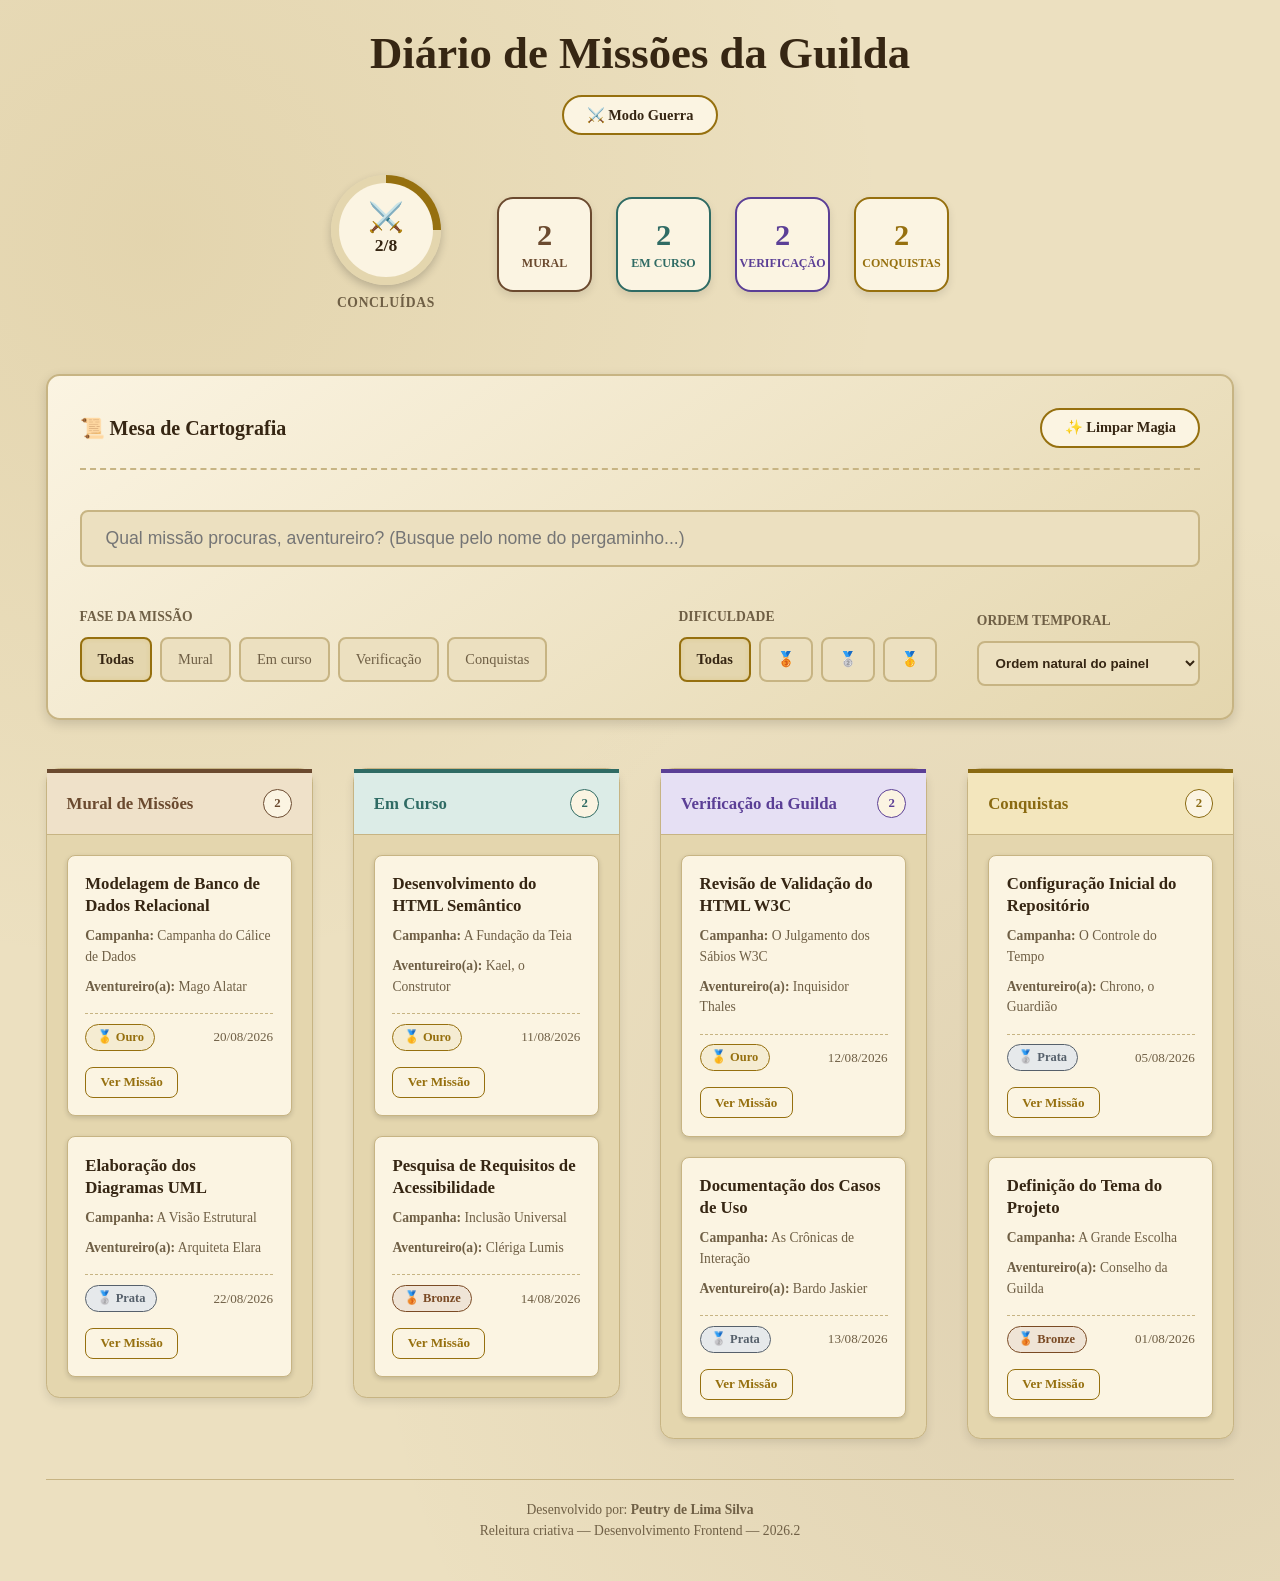
==== projeto_frontend.v2/index.html @ 9a721615 "Add files via upload" ====
<!DOCTYPE html>
<html lang="pt-BR">
<head>
  <meta charset="UTF-8">
  <meta name="viewport" content="width=device-width, initial-scale=1.0">
  <title>Diário de Missões — releitura RPG</title>
  <link rel="stylesheet" href="style.css">
  <script src="js/app.js" defer></script>
</head>
<body>

  <header class="app-header">
    <h1>Diário de Missões da Guilda</h1>
    
    <!-- Botão para Alternar Modo Guerra / Modo Paz -->
    <button type="button" id="btn-modo-tema" class="btn-limpar btn-tema">⚔️ Modo Guerra</button>

    <!-- PAINEL DE COMANDO (Dashboard) -->
    <div class="dashboard-resumo">
      
      <!-- Progresso Circular -->
      <div class="progresso-circular-container">
        <div class="progresso-circular" id="progresso-circular" style="--progresso: 0;" role="progressbar" aria-valuemin="0" aria-valuemax="100" aria-valuenow="0">
          <div class="progresso-inner">
            <span id="nivel-guilda" class="nivel-badge">🌱</span>
            <span id="progresso-texto" class="progresso-texto">0/0</span>
          </div>
        </div>
        <span class="progresso-rotulo">Concluídas</span>
      </div>

      <!-- Contadores das 4 Fases -->
      <div class="contadores-fase">
        <div class="contador-box box-mural">
          <span class="box-numero" id="count-mural">0</span>
          <span class="box-label">Mural</span>
        </div>
        <div class="contador-box box-curso">
          <span class="box-numero" id="count-curso">0</span>
          <span class="box-label">Em Curso</span>
        </div>
        <div class="contador-box box-verificacao">
          <span class="box-numero" id="count-verificacao">0</span>
          <span class="box-label">Verificação</span>
        </div>
        <div class="contador-box box-conquista">
          <span class="box-numero" id="count-conquista">0</span>
          <span class="box-label">Conquistas</span>
        </div>
      </div>

    </div>
  </header>

  <main class="app-main">
    <div id="regiao-status" role="status" aria-live="polite" class="status-regiao"></div>

    <!-- MESA DE CARTOGRAFIA (Filtros) -->
    <section class="filters-section" aria-labelledby="titulo-filtros">
      <div class="filtros-cabecalho">
        <h2 id="titulo-filtros">📜 Mesa de Cartografia</h2>
        <button type="button" id="limpar-filtros" class="btn-limpar" aria-label="Limpar todos os filtros e a busca">✨ Limpar Magia</button>
      </div>

      <form class="filters-form" id="form-filtros" role="search" onsubmit="return false;">
        <div class="search-bar">
          <label for="busca-titulo" class="sr-only" style="display:none;">Buscar missão:</label>
          <input type="search" id="busca-titulo" name="busca-titulo" placeholder="Qual missão procuras, aventureiro? (Busque pelo nome do pergaminho...)">
        </div>

        <div class="filtros-opcoes">
          <fieldset class="filter-group">
            <legend>Fase da missão</legend>
            <div class="radio-options flex-nowrap">
              <label class="radio-item"><input type="radio" name="filtro-status" value="todos" checked><span>Todas</span></label>
              <label class="radio-item"><input type="radio" name="filtro-status" value="a-fazer"><span>Mural</span></label>
              <label class="radio-item"><input type="radio" name="filtro-status" value="em-andamento"><span>Em curso</span></label>
              <label class="radio-item"><input type="radio" name="filtro-status" value="em-revisao"><span>Verificação</span></label>
              <label class="radio-item"><input type="radio" name="filtro-status" value="concluida"><span>Conquistas</span></label>
            </div>
          </fieldset>

          <fieldset class="filter-group">
            <legend>Dificuldade</legend>
            <div class="radio-options flex-nowrap">
              <label class="radio-item"><input type="radio" name="filtro-prioridade" value="todas" checked><span>Todas</span></label>
              <label class="radio-item"><input type="radio" name="filtro-prioridade" value="baixa"><span>🥉</span></label>
              <label class="radio-item"><input type="radio" name="filtro-prioridade" value="media"><span>🥈</span></label>
              <label class="radio-item"><input type="radio" name="filtro-prioridade" value="alta"><span>🥇</span></label>
            </div>
          </fieldset>

          <div class="form-group sort-group">
            <legend class="sort-legend">Ordem temporal</legend>
            <select id="ordenacao-prazo" name="ordenacao-prazo">
              <option value="padrao">Ordem natural do painel</option>
              <option value="prazo-asc">Mais urgentes primeiro</option>
              <option value="prazo-desc">Mais distantes primeiro</option>
            </select>
          </div>
        </div>
      </form>
    </section>

    <!-- QUADRO DE MISSÕES -->
    <div class="board-grid">
      <section class="status-column status-todo">
        <header class="column-header">
          <h2>Mural de Missões</h2>
          <span class="task-count" id="header-count-mural">0</span>
        </header>
        <ul class="task-list" id="lista-a-fazer"></ul>
      </section>

      <section class="status-column status-in-progress">
        <header class="column-header">
          <h2>Em Curso</h2>
          <span class="task-count" id="header-count-curso">0</span>
        </header>
        <ul class="task-list" id="lista-em-andamento"></ul>
      </section>

      <section class="status-column status-review">
        <header class="column-header">
          <h2>Verificação da Guilda</h2>
          <span class="task-count" id="header-count-verificacao">0</span>
        </header>
        <ul class="task-list" id="lista-em-revisao"></ul>
      </section>

      <section class="status-column status-done">
        <header class="column-header">
          <h2>Conquistas</h2>
          <span class="task-count" id="header-count-conquista">0</span>
        </header>
        <ul class="task-list" id="lista-concluida"></ul>
      </section>
    </div>
  </main>

  <!-- FICHA DA MISSÃO -->
  <dialog id="dialogo-tarefa" class="dialogo">
    <div class="dialogo-conteudo">
      <h2 id="dialogo-titulo" class="dialogo-titulo"></h2>
      <dl class="dialogo-lista">
        <dt>Campanha</dt><dd id="detalhe-projeto"></dd>
        <dt>Aventureiro(a)</dt><dd id="detalhe-responsavel"></dd>
        <dt>Fase</dt><dd id="detalhe-status"></dd>
        <dt>Dificuldade</dt><dd id="detalhe-prioridade"></dd>
        <dt>Prazo</dt><dd id="detalhe-prazo"></dd>
        <dt>Registro</dt><dd id="detalhe-descricao"></dd>
      </dl>
      <div class="dialogo-acoes">
        <button type="button" id="fechar-dialogo" class="btn-limpar">Fechar Pergaminho</button>
      </div>
    </div>
  </dialog>

  <footer class="app-footer">
    <p>Desenvolvido por: <strong>Peutry de Lima Silva</strong></p>
    <p>Releitura criativa — Desenvolvimento Frontend — 2026.2</p>
  </footer>

</body>
</html>
---- projeto_frontend.v2/style.css ----
:root {
  /* Superfícies e tinta (Modo Paz / Claro) */
  --pergaminho-bg: #ece0c0;
  --pergaminho-surface: #fbf4e2;
  --pergaminho-surface-alt: #e4d6ae;
  --tinta: #362613;
  --tinta-muted: #6f5f45;
  --borda: #c7b483;
  --dourado: #96700f;
  --foco: #a6420f;

  /* Cores das Fases */
  --fase-mural: #6b4a2f;
  --fase-mural-bg: #efe1c9;
  --fase-curso: #2f6b64;
  --fase-curso-bg: #dcece7;
  --fase-verificacao: #5b3f96;
  --fase-verificacao-bg: #e6e0f4;
  --fase-conquista: #8a6a12;
  --fase-conquista-bg: #f3e6bd;

  /* Cores de Dificuldade */
  --bronze: #7a4a24;
  --prata: #56606b;
  --ouro: #96700f;

  /* Espaçamentos */
  --space-xs: 0.4rem;
  --space-sm: 0.75rem;
  --space-md: 1.25rem;
  --space-lg: 2.5rem;

  --radius-sm: 0.5rem;
  --radius-md: 0.85rem;
}

/* ================================
   MODO GUERRA (Dark Mode)
================================ */
body.modo-guerra {
  --pergaminho-bg: #1a1613;
  --pergaminho-surface: #27211c;
  --pergaminho-surface-alt: #362e27;
  --tinta: #ebdcc4;
  --tinta-muted: #b8a68f;
  --borda: #4f4133;
  --dourado: #d4a328;

  background-image:
    radial-gradient(circle at 12% 15%, rgba(212, 163, 40, 0.08), transparent 42%),
    radial-gradient(circle at 88% 80%, rgba(0, 0, 0, 0.6), transparent 45%);
}

*, *::before, *::after {
  box-sizing: border-box;
  margin: 0;
  padding: 0;
}

body {
  font-family: Georgia, 'Palatino Linotype', 'Times New Roman', serif;
  background-color: var(--pergaminho-bg);
  background-image:
    radial-gradient(circle at 12% 15%, rgba(150, 112, 15, 0.10), transparent 42%),
    radial-gradient(circle at 88% 80%, rgba(107, 74, 47, 0.10), transparent 45%);
  color: var(--tinta);
  line-height: 1.5;
  padding: var(--space-md);
  max-width: 1600px;
  width: 96%;
  margin: 0 auto;
  transition: background-color 0.3s ease, color 0.3s ease;
}

:focus-visible {
  outline: 2px solid var(--foco);
  outline-offset: 2px;
}

/* ================================
   CABEÇALHO E DASHBOARD
================================ */
.app-header {
  text-align: center;
  margin-bottom: var(--space-lg);
}

h1 {
  font-size: clamp(2rem, 3vw + 1rem, 2.8rem);
  color: var(--tinta);
  font-weight: 700;
  margin-bottom: 0.5rem;
}

.btn-tema {
  margin-bottom: var(--space-md);
}

.dashboard-resumo {
  display: flex;
  flex-wrap: wrap;
  justify-content: center;
  align-items: center;
  gap: 3.5rem;
  margin: 0 auto;
  padding: var(--space-md);
}

/* PROGRESSO CIRCULAR */
.progresso-circular-container {
  display: flex;
  flex-direction: column;
  align-items: center;
  gap: 0.5rem;
}

.progresso-circular {
  width: 110px;
  height: 110px;
  border-radius: 50%;
  background: conic-gradient(var(--dourado) calc(var(--progresso) * 1%), var(--pergaminho-surface-alt) 0);
  display: flex;
  align-items: center;
  justify-content: center;
  position: relative;
  box-shadow: 0 4px 10px rgba(0, 0, 0, 0.2);
}

.progresso-circular::before {
  content: "";
  position: absolute;
  inset: 8px;
  background-color: var(--pergaminho-surface);
  border-radius: 50%;
}

.progresso-inner {
  position: relative;
  z-index: 1;
  display: flex;
  flex-direction: column;
  align-items: center;
  justify-content: center;
}

.nivel-badge {
  font-size: 1.8rem;
  line-height: 1;
}

.progresso-texto {
  font-size: 1.1rem;
  font-weight: 700;
  color: var(--tinta);
}

.progresso-rotulo {
  font-size: 0.85rem;
  font-weight: 700;
  color: var(--tinta-muted);
  text-transform: uppercase;
  letter-spacing: 0.05em;
}

/* CONTADORES (Quadrados) */
.contadores-fase {
  display: flex;
  flex-wrap: wrap;
  gap: 1.5rem;
  justify-content: center;
}

.contador-box {
  background-color: var(--pergaminho-surface);
  border: 2px solid;
  border-radius: 16px;
  width: 95px;
  height: 95px;
  display: flex;
  flex-direction: column;
  align-items: center;
  justify-content: center;
  box-shadow: 0 4px 8px rgba(0, 0, 0, 0.1);
  transition: transform 0.2s ease, background-color 0.3s ease;
}

.contador-box:hover {
  transform: translateY(-3px);
}

.box-numero {
  font-size: 1.9rem;
  font-weight: 700;
  line-height: 1.2;
}

.box-label {
  font-size: 0.75rem;
  font-weight: 700;
  text-transform: uppercase;
  text-align: center;
}

.box-mural { border-color: var(--fase-mural); color: var(--fase-mural); }
.box-curso { border-color: var(--fase-curso); color: var(--fase-curso); }
.box-verificacao { border-color: var(--fase-verificacao); color: var(--fase-verificacao); }
.box-conquista { border-color: var(--dourado); color: var(--dourado); }

/* Ajustes de contraste para as Caixas de Fase no Modo Guerra */
body.modo-guerra .box-mural { color: #dcb38e; border-color: #dcb38e; }
body.modo-guerra .box-curso { color: #88d4c9; border-color: #88d4c9; }
body.modo-guerra .box-verificacao { color: #c3b2f0; border-color: #c3b2f0; }
body.modo-guerra .box-conquista { color: var(--dourado); border-color: var(--dourado); }

/* ================================
   MESA DE CARTOGRAFIA (Filtros)
================================ */
.filters-section {
  background: linear-gradient(145deg, var(--pergaminho-surface), var(--pergaminho-surface-alt));
  border: 2px solid var(--borda);
  border-radius: var(--radius-md);
  padding: 2rem;
  margin-bottom: 3rem;
  box-shadow: 0 4px 12px rgba(0, 0, 0, 0.15);
  transition: background 0.3s ease;
}

.filtros-cabecalho {
  display: flex;
  justify-content: space-between;
  align-items: center;
  margin-bottom: var(--space-lg);
  padding-bottom: var(--space-md);
  border-bottom: 2px dashed var(--borda);
}

.filtros-cabecalho h2 { font-size: 1.25rem; color: var(--tinta); }

.btn-limpar {
  padding: 0.6rem 1.4rem;
  border: 2px solid var(--dourado);
  border-radius: 999px;
  background-color: var(--pergaminho-surface);
  color: var(--tinta);
  font-family: inherit;
  font-size: 0.9rem;
  font-weight: 700;
  cursor: pointer;
  transition: all 0.2s ease;
}
.btn-limpar:hover { background-color: var(--dourado); color: #1a1613; }

.filters-form { display: flex; flex-direction: column; gap: var(--space-lg); }

.search-bar input {
  width: 100%;
  padding: 1rem 1.5rem;
  border: 2px solid var(--borda);
  border-radius: var(--radius-sm);
  background-color: var(--pergaminho-bg);
  font-size: 1.1rem;
  color: var(--tinta);
}

.filtros-opcoes {
  display: grid;
  grid-template-columns: 2.5fr 1fr 1fr;
  gap: var(--space-lg);
  align-items: end;
}

.filter-group { border: none; padding: 0; }
.filter-group legend, .sort-legend {
  font-size: 0.85rem;
  font-weight: 700;
  color: var(--tinta-muted);
  margin-bottom: 0.6rem;
  text-transform: uppercase;
}

.radio-options { display: flex; gap: 0.5rem; }
.flex-nowrap { flex-wrap: nowrap; overflow-x: auto; padding-bottom: 4px; }

.radio-item {
  display: inline-flex;
  align-items: center;
  height: 2.8rem;
  padding: 0 1rem;
  border: 2px solid var(--borda);
  border-radius: var(--radius-sm);
  font-size: 0.9rem;
  cursor: pointer;
  background-color: var(--pergaminho-bg);
  color: var(--tinta-muted);
  white-space: nowrap;
}
.radio-item:hover { background-color: var(--pergaminho-surface-alt); }
.radio-item:has(input:checked) {
  font-weight: 700;
  background-color: var(--pergaminho-surface-alt);
  border-color: var(--dourado);
  color: var(--tinta);
  box-shadow: inset 0 0 5px rgba(212, 163, 40, 0.2);
}
.radio-item input[type="radio"] { display: none; }

.sort-group select {
  height: 2.8rem;
  padding: 0 0.8rem;
  border: 2px solid var(--borda);
  border-radius: var(--radius-sm);
  background-color: var(--pergaminho-bg);
  color: var(--tinta);
  font-weight: 600;
  width: 100%;
}

/* ================================
   QUADRO DE MISSÕES
================================ */
.board-grid {
  display: grid;
  grid-template-columns: repeat(auto-fit, minmax(280px, 1fr));
  gap: var(--space-lg);
  align-items: start;
}

.status-column {
  border-radius: var(--radius-md);
  border: 1px solid var(--borda);
  background-color: var(--pergaminho-surface-alt);
  display: flex;
  flex-direction: column;
  min-height: 22rem;
  box-shadow: 0 4px 10px rgba(0, 0, 0, 0.1);
  transition: background-color 0.3s ease;
}

.status-todo { --cor-fase: var(--fase-mural); }
.status-todo .column-header { background-color: var(--fase-mural-bg); }

.status-in-progress { --cor-fase: var(--fase-curso); }
.status-in-progress .column-header { background-color: var(--fase-curso-bg); }

.status-review { --cor-fase: var(--fase-verificacao); }
.status-review .column-header { background-color: var(--fase-verificacao-bg); }

.status-done { --cor-fase: var(--fase-conquista); }
.status-done .column-header { background-color: var(--fase-conquista-bg); }

/* Estilos de Cabeçalhos no Modo Guerra */
body.modo-guerra .status-todo .column-header { background-color: #3b281a; --cor-fase: #dcb38e; }
body.modo-guerra .status-in-progress .column-header { background-color: #1a3834; --cor-fase: #88d4c9; }
body.modo-guerra .status-review .column-header { background-color: #2f214d; --cor-fase: #c3b2f0; }
body.modo-guerra .status-done .column-header { background-color: #423208; --cor-fase: var(--dourado); }

.column-header {
  padding: 1rem var(--space-md);
  display: flex;
  align-items: center;
  justify-content: space-between;
  border-top: 4px solid var(--cor-fase);
  border-bottom: 1px solid var(--borda);
}

.column-header h2 { font-size: 1.05rem; font-weight: 700; color: var(--cor-fase); }

.task-count {
  background-color: var(--pergaminho-surface);
  border: 1.5px solid var(--cor-fase);
  color: var(--cor-fase);
  font-size: 0.8rem;
  font-weight: 700;
  min-width: 1.8rem;
  height: 1.8rem;
  display: inline-flex;
  align-items: center;
  justify-content: center;
  border-radius: 50%;
}

.task-list {
  list-style: none;
  padding: var(--space-md);
  display: flex;
  flex-direction: column;
  gap: var(--space-md);
  min-height: 100px;
}

.task-card {
  background-color: var(--pergaminho-surface);
  border: 1px solid var(--borda);
  border-radius: var(--radius-sm);
  padding: 1.1rem;
  box-shadow: 0 2px 5px rgba(0, 0, 0, 0.15);
  display: flex;
  flex-direction: column;
  gap: 0.6rem;
  transition: transform 0.15s ease, box-shadow 0.15s ease, background-color 0.3s ease;
}

.task-card:hover { transform: translateY(-3px); box-shadow: 0 6px 14px rgba(0, 0, 0, 0.3); }

.task-title { font-size: 1.05rem; font-weight: 700; color: var(--tinta); line-height: 1.3; }
.project-info, .assignee-info { font-size: 0.85rem; color: var(--tinta-muted); }

.card-footer {
  display: flex;
  justify-content: space-between;
  align-items: center;
  margin-top: 0.4rem;
  padding-top: 0.6rem;
  border-top: 1px dashed var(--borda);
}

.priority {
  font-size: 0.78rem;
  font-weight: 700;
  padding: 0.2rem 0.65rem;
  border-radius: 999px;
  border: 1px solid currentColor;
}
.priority-baixa { background-color: #efe4d6; color: var(--bronze); }
.priority-media { background-color: #e6e9eb; color: var(--prata); }
.priority-alta  { background-color: #f5ecd2; color: var(--ouro); }

body.modo-guerra .priority-baixa { background-color: #38271a; color: #d49c6a; }
body.modo-guerra .priority-media { background-color: #2b333a; color: #a9b5c2; }
body.modo-guerra .priority-alta  { background-color: #3d3319; color: #ebd07b; }

.due-date { font-size: 0.82rem; color: var(--tinta-muted); }

.btn-detalhes {
  align-self: flex-start;
  margin-top: 0.4rem;
  padding: 0.4rem 0.9rem;
  border: 1px solid var(--dourado);
  border-radius: var(--radius-sm);
  background-color: transparent;
  color: var(--dourado);
  font-family: inherit;
  font-size: 0.82rem;
  font-weight: 700;
  cursor: pointer;
}
.btn-detalhes:hover { background-color: var(--dourado); color: #1a1613; }

/* ================================
   FICHA (Dialog) e FOOTER
================================ */
.dialogo {
  width: min(34rem, calc(100vw - 2rem));
  margin: auto;
  padding: 0;
  border: 2px solid var(--dourado);
  border-radius: 12px;
  background-color: var(--pergaminho-surface);
  color: var(--tinta);
}
.dialogo::backdrop { background-color: rgba(0, 0, 0, 0.75); }

.dialogo-conteudo { padding: var(--space-lg); display: flex; flex-direction: column; gap: var(--space-md); }
.dialogo-titulo { font-size: 1.3rem; border-bottom: 2px solid var(--borda); padding-bottom: 0.6rem; }

.dialogo-lista { display: grid; grid-template-columns: 8rem 1fr; gap: 0.6rem 1rem; font-size: 0.92rem; }
.dialogo-lista dt { font-weight: 700; color: var(--tinta-muted); }
.dialogo-acoes { display: flex; justify-content: flex-end; margin-top: 1rem; }

.app-footer { margin-top: var(--space-lg); padding: var(--space-md); text-align: center; border-top: 1px solid var(--borda); font-size: 0.85rem; color: var(--tinta-muted); }

/* ================================
   MEDIA QUERIES
================================ */
@media (max-width: 1024px) {
  .filtros-opcoes { grid-template-columns: 1fr; }
}

@media (min-width: 1200px) {
  .board-grid { grid-template-columns: repeat(4, 1fr); }
}
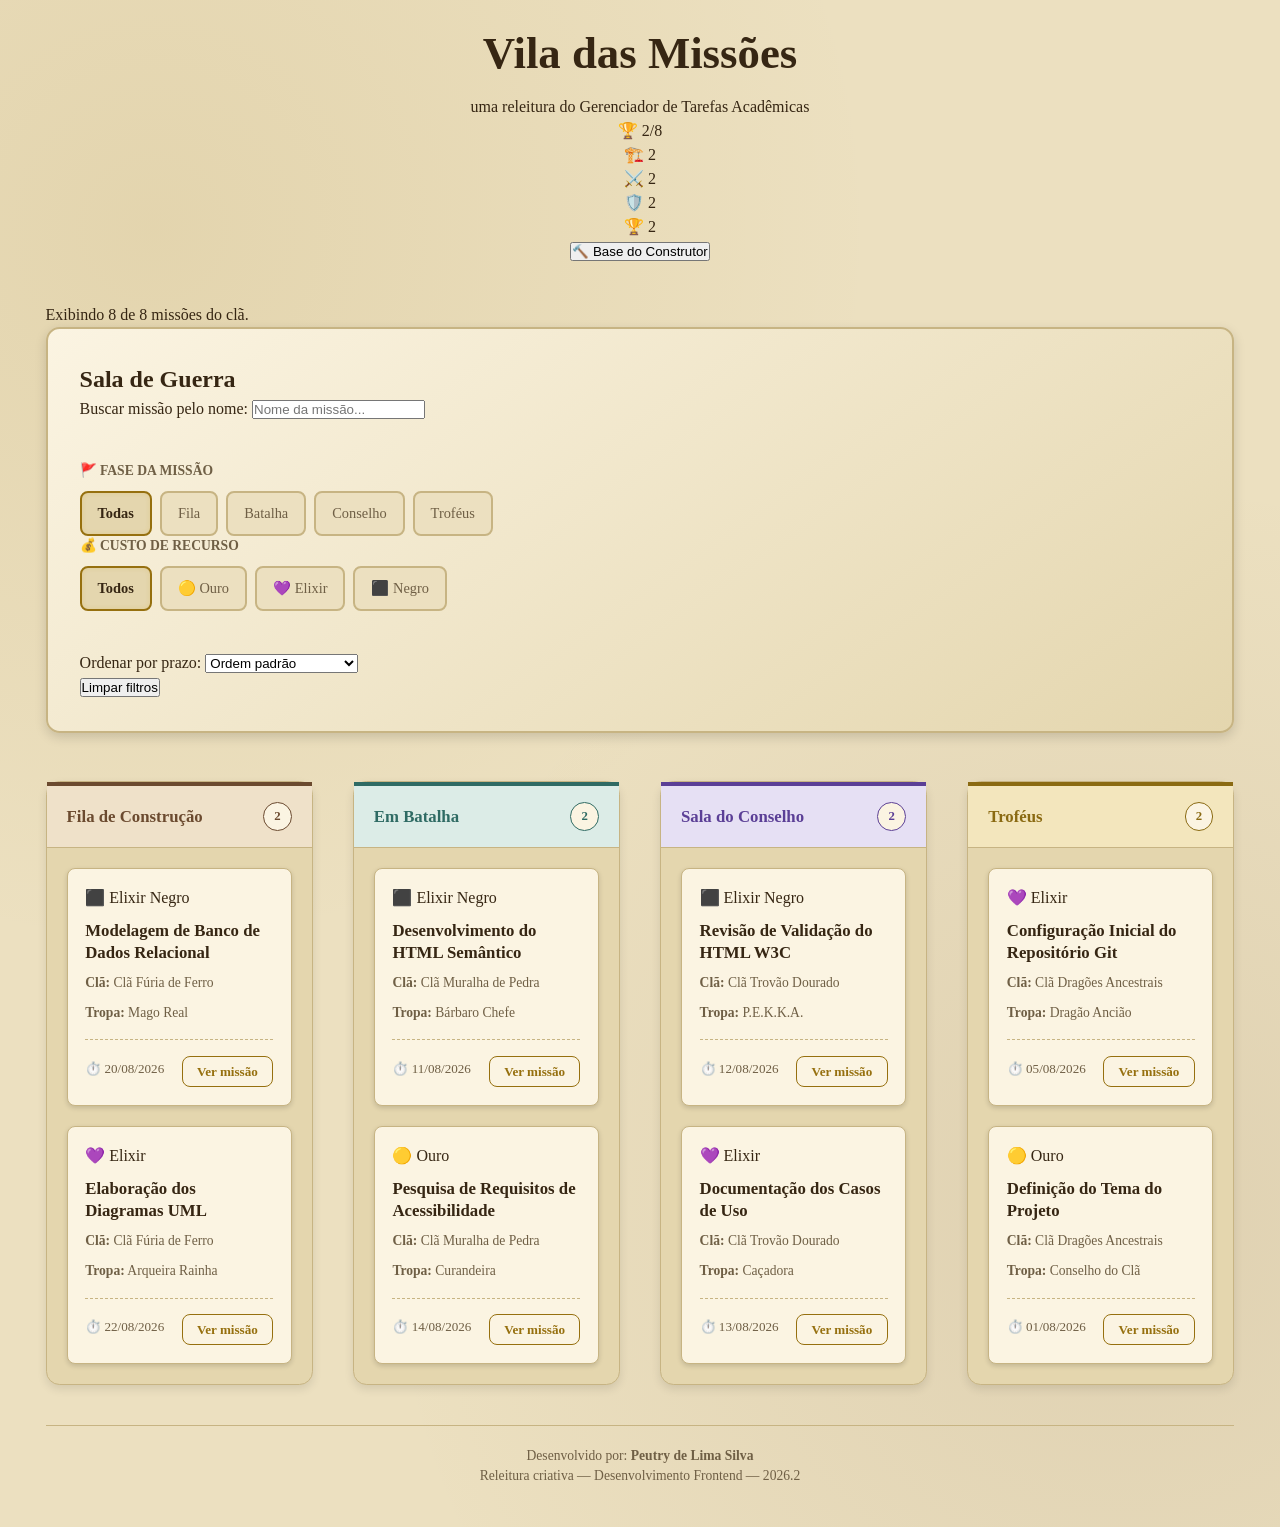
==== commit 5e81cb96: "Update index.html" ====
--- a/projeto_frontend.v2/index.html
+++ b/projeto_frontend.v2/index.html
@@ -3,155 +3,213 @@
 <head>
   <meta charset="UTF-8">
   <meta name="viewport" content="width=device-width, initial-scale=1.0">
-  <title>Diário de Missões — releitura RPG</title>
+  <title>Vila das Missões — releitura estilo Clash of Clans</title>
   <link rel="stylesheet" href="style.css">
-  <script src="js/app.js" defer></script>
 </head>
 <body>
 
   <header class="app-header">
-    <h1>Diário de Missões da Guilda</h1>
-    
-    <!-- Botão para Alternar Modo Guerra / Modo Paz -->
-    <button type="button" id="btn-modo-tema" class="btn-limpar btn-tema">⚔️ Modo Guerra</button>
-
-    <!-- PAINEL DE COMANDO (Dashboard) -->
-    <div class="dashboard-resumo">
-      
-      <!-- Progresso Circular -->
-      <div class="progresso-circular-container">
-        <div class="progresso-circular" id="progresso-circular" style="--progresso: 0;" role="progressbar" aria-valuemin="0" aria-valuemax="100" aria-valuenow="0">
-          <div class="progresso-inner">
-            <span id="nivel-guilda" class="nivel-badge">🌱</span>
-            <span id="progresso-texto" class="progresso-texto">0/0</span>
-          </div>
-        </div>
-        <span class="progresso-rotulo">Concluídas</span>
-      </div>
-
-      <!-- Contadores das 4 Fases -->
-      <div class="contadores-fase">
-        <div class="contador-box box-mural">
-          <span class="box-numero" id="count-mural">0</span>
-          <span class="box-label">Mural</span>
-        </div>
-        <div class="contador-box box-curso">
-          <span class="box-numero" id="count-curso">0</span>
-          <span class="box-label">Em Curso</span>
-        </div>
-        <div class="contador-box box-verificacao">
-          <span class="box-numero" id="count-verificacao">0</span>
-          <span class="box-label">Verificação</span>
-        </div>
-        <div class="contador-box box-conquista">
-          <span class="box-numero" id="count-conquista">0</span>
-          <span class="box-label">Conquistas</span>
-        </div>
-      </div>
-
+    <div class="placa-madeira placa-titulo">
+      <h1>Vila das Missões</h1>
+      <p class="subtitulo">uma releitura do Gerenciador de Tarefas Acadêmicas</p>
+    </div>
+
+    <div class="barra-recursos">
+      <div
+        id="anel-trofeu"
+        class="anel-trofeu"
+        role="progressbar"
+        aria-label="Progresso geral da vila"
+        aria-valuemin="0"
+        aria-valuemax="100"
+        aria-valuenow="0"
+        style="--progresso: 0;">
+        <div class="anel-trofeu-miolo">
+          <span class="anel-trofeu-icone" aria-hidden="true">🏆</span>
+          <span id="progresso-texto" class="anel-trofeu-texto">0/0</span>
+        </div>
+      </div>
+
+      <div class="recurso-pill recurso-fila">
+        <span aria-hidden="true">🏗️</span>
+        <span id="contagem-fila">0</span>
+      </div>
+      <div class="recurso-pill recurso-batalha">
+        <span aria-hidden="true">⚔️</span>
+        <span id="contagem-batalha">0</span>
+      </div>
+      <div class="recurso-pill recurso-conselho">
+        <span aria-hidden="true">🛡️</span>
+        <span id="contagem-conselho">0</span>
+      </div>
+      <div class="recurso-pill recurso-trofeus">
+        <span aria-hidden="true">🏆</span>
+        <span id="contagem-trofeus">0</span>
+      </div>
+
+      <button
+        type="button"
+        id="alternar-base"
+        class="btn-coc btn-coc--dourado"
+        aria-pressed="false">
+        <span aria-hidden="true">🔨</span>
+        <span id="rotulo-base">Base do Construtor</span>
+      </button>
     </div>
   </header>
 
   <main class="app-main">
+    <!-- Região de status/resultados: existe desde o início e está vazia -->
     <div id="regiao-status" role="status" aria-live="polite" class="status-regiao"></div>
 
-    <!-- MESA DE CARTOGRAFIA (Filtros) -->
-    <section class="filters-section" aria-labelledby="titulo-filtros">
-      <div class="filtros-cabecalho">
-        <h2 id="titulo-filtros">📜 Mesa de Cartografia</h2>
-        <button type="button" id="limpar-filtros" class="btn-limpar" aria-label="Limpar todos os filtros e a busca">✨ Limpar Magia</button>
-      </div>
-
-      <form class="filters-form" id="form-filtros" role="search" onsubmit="return false;">
-        <div class="search-bar">
-          <label for="busca-titulo" class="sr-only" style="display:none;">Buscar missão:</label>
-          <input type="search" id="busca-titulo" name="busca-titulo" placeholder="Qual missão procuras, aventureiro? (Busque pelo nome do pergaminho...)">
-        </div>
-
-        <div class="filtros-opcoes">
-          <fieldset class="filter-group">
-            <legend>Fase da missão</legend>
-            <div class="radio-options flex-nowrap">
-              <label class="radio-item"><input type="radio" name="filtro-status" value="todos" checked><span>Todas</span></label>
-              <label class="radio-item"><input type="radio" name="filtro-status" value="a-fazer"><span>Mural</span></label>
-              <label class="radio-item"><input type="radio" name="filtro-status" value="em-andamento"><span>Em curso</span></label>
-              <label class="radio-item"><input type="radio" name="filtro-status" value="em-revisao"><span>Verificação</span></label>
-              <label class="radio-item"><input type="radio" name="filtro-status" value="concluida"><span>Conquistas</span></label>
+    <!-- Região de Busca e Filtros -->
+    <section class="filters-section painel-madeira" aria-labelledby="titulo-filtros">
+      <h2 id="titulo-filtros">Sala de Guerra</h2>
+
+      <form class="filters-form" role="search">
+        <!-- Linha 1: busca, sozinha e em largura total -->
+        <div class="form-group linha-busca">
+          <label for="busca-titulo">Buscar missão pelo nome:</label>
+          <input type="search" id="busca-titulo" name="busca-titulo" placeholder="Nome da missão...">
+        </div>
+
+        <!-- Linha 2: os dois grupos de rádio, cada um com o espaço que precisa -->
+        <div class="linha-filtros">
+          <fieldset class="filter-group filter-group--fase">
+            <legend>🚩 Fase da missão</legend>
+            <div class="radio-options">
+              <label class="radio-item">
+                <input type="radio" id="status-todos" name="filtro-status" value="todos" checked>
+                <span>Todas</span>
+              </label>
+
+              <label class="radio-item">
+                <input type="radio" id="status-a-fazer" name="filtro-status" value="a-fazer">
+                <span>Fila</span>
+              </label>
+
+              <label class="radio-item">
+                <input type="radio" id="status-em-andamento" name="filtro-status" value="em-andamento">
+                <span>Batalha</span>
+              </label>
+
+              <label class="radio-item">
+                <input type="radio" id="status-em-revisao" name="filtro-status" value="em-revisao">
+                <span>Conselho</span>
+              </label>
+
+              <label class="radio-item">
+                <input type="radio" id="status-concluida" name="filtro-status" value="concluida">
+                <span>Troféus</span>
+              </label>
             </div>
           </fieldset>
 
-          <fieldset class="filter-group">
-            <legend>Dificuldade</legend>
-            <div class="radio-options flex-nowrap">
-              <label class="radio-item"><input type="radio" name="filtro-prioridade" value="todas" checked><span>Todas</span></label>
-              <label class="radio-item"><input type="radio" name="filtro-prioridade" value="baixa"><span>🥉</span></label>
-              <label class="radio-item"><input type="radio" name="filtro-prioridade" value="media"><span>🥈</span></label>
-              <label class="radio-item"><input type="radio" name="filtro-prioridade" value="alta"><span>🥇</span></label>
+          <fieldset class="filter-group filter-group--custo">
+            <legend>💰 Custo de recurso</legend>
+            <div class="radio-options">
+              <label class="radio-item">
+                <input type="radio" id="prio-todas" name="filtro-prioridade" value="todas" checked>
+                <span>Todos</span>
+              </label>
+
+              <label class="radio-item">
+                <input type="radio" id="prio-baixa" name="filtro-prioridade" value="baixa">
+                <span>🟡 Ouro</span>
+              </label>
+
+              <label class="radio-item">
+                <input type="radio" id="prio-media" name="filtro-prioridade" value="media">
+                <span>💜 Elixir</span>
+              </label>
+
+              <label class="radio-item">
+                <input type="radio" id="prio-alta" name="filtro-prioridade" value="alta">
+                <span>⬛ Negro</span>
+              </label>
             </div>
           </fieldset>
-
-          <div class="form-group sort-group">
-            <legend class="sort-legend">Ordem temporal</legend>
+        </div>
+
+        <!-- Linha 3: ordenação e o botão de limpar, na mesma faixa -->
+        <div class="linha-acoes">
+          <div class="form-group">
+            <label for="ordenacao-prazo">Ordenar por prazo:</label>
             <select id="ordenacao-prazo" name="ordenacao-prazo">
-              <option value="padrao">Ordem natural do painel</option>
-              <option value="prazo-asc">Mais urgentes primeiro</option>
-              <option value="prazo-desc">Mais distantes primeiro</option>
+              <option value="padrao">Ordem padrão</option>
+              <option value="prazo-asc">Mais urgente primeiro</option>
+              <option value="prazo-desc">Mais distante primeiro</option>
             </select>
           </div>
+
+          <button type="button" id="limpar-filtros" class="btn-coc" aria-label="Limpar todos os filtros e a busca">Limpar filtros</button>
         </div>
       </form>
     </section>
 
-    <!-- QUADRO DE MISSÕES -->
+    <!-- Quadro de missões em 4 colunas: os cartões são inseridos por JavaScript -->
     <div class="board-grid">
-      <section class="status-column status-todo">
-        <header class="column-header">
-          <h2>Mural de Missões</h2>
-          <span class="task-count" id="header-count-mural">0</span>
-        </header>
-        <ul class="task-list" id="lista-a-fazer"></ul>
-      </section>
-
-      <section class="status-column status-in-progress">
-        <header class="column-header">
-          <h2>Em Curso</h2>
-          <span class="task-count" id="header-count-curso">0</span>
-        </header>
-        <ul class="task-list" id="lista-em-andamento"></ul>
-      </section>
-
-      <section class="status-column status-review">
-        <header class="column-header">
-          <h2>Verificação da Guilda</h2>
-          <span class="task-count" id="header-count-verificacao">0</span>
-        </header>
-        <ul class="task-list" id="lista-em-revisao"></ul>
-      </section>
-
-      <section class="status-column status-done">
-        <header class="column-header">
-          <h2>Conquistas</h2>
-          <span class="task-count" id="header-count-conquista">0</span>
-        </header>
-        <ul class="task-list" id="lista-concluida"></ul>
+      <section class="status-column status-todo" aria-labelledby="status-a-fazer-heading">
+        <header class="column-header">
+          <h2 id="status-a-fazer-heading">Fila de Construção</h2>
+          <span class="task-count">0</span>
+        </header>
+        <ul class="task-list"></ul>
+      </section>
+
+      <section class="status-column status-in-progress" aria-labelledby="status-em-andamento-heading">
+        <header class="column-header">
+          <h2 id="status-em-andamento-heading">Em Batalha</h2>
+          <span class="task-count">0</span>
+        </header>
+        <ul class="task-list"></ul>
+      </section>
+
+      <section class="status-column status-review" aria-labelledby="status-em-revisao-heading">
+        <header class="column-header">
+          <h2 id="status-em-revisao-heading">Sala do Conselho</h2>
+          <span class="task-count">0</span>
+        </header>
+        <ul class="task-list"></ul>
+      </section>
+
+      <section class="status-column status-done" aria-labelledby="status-concluida-heading">
+        <header class="column-header">
+          <h2 id="status-concluida-heading">Troféus</h2>
+          <span class="task-count">0</span>
+        </header>
+        <ul class="task-list"></ul>
       </section>
     </div>
   </main>
 
-  <!-- FICHA DA MISSÃO -->
-  <dialog id="dialogo-tarefa" class="dialogo">
+  <!-- Ficha da missão: existe vazia na marcação e é preenchida por JavaScript -->
+  <dialog id="dialogo-tarefa" class="dialogo" aria-labelledby="dialogo-titulo">
     <div class="dialogo-conteudo">
       <h2 id="dialogo-titulo" class="dialogo-titulo"></h2>
+
       <dl class="dialogo-lista">
-        <dt>Campanha</dt><dd id="detalhe-projeto"></dd>
-        <dt>Aventureiro(a)</dt><dd id="detalhe-responsavel"></dd>
-        <dt>Fase</dt><dd id="detalhe-status"></dd>
-        <dt>Dificuldade</dt><dd id="detalhe-prioridade"></dd>
-        <dt>Prazo</dt><dd id="detalhe-prazo"></dd>
-        <dt>Registro</dt><dd id="detalhe-descricao"></dd>
+        <dt>Clã</dt>
+        <dd id="detalhe-projeto"></dd>
+
+        <dt>Tropa</dt>
+        <dd id="detalhe-responsavel"></dd>
+
+        <dt>Fase</dt>
+        <dd id="detalhe-status"></dd>
+
+        <dt>Custo</dt>
+        <dd id="detalhe-prioridade"></dd>
+
+        <dt>Prazo</dt>
+        <dd id="detalhe-prazo"></dd>
+
+        <dt>Registro</dt>
+        <dd id="detalhe-descricao"></dd>
       </dl>
+
       <div class="dialogo-acoes">
-        <button type="button" id="fechar-dialogo" class="btn-limpar">Fechar Pergaminho</button>
+        <button type="button" id="fechar-dialogo" class="btn-coc">Fechar</button>
       </div>
     </div>
   </dialog>
@@ -161,5 +219,6 @@
     <p>Releitura criativa — Desenvolvimento Frontend — 2026.2</p>
   </footer>
 
+  <script type="module" src="js/app.js"></script>
 </body>
-</html>+</html>
